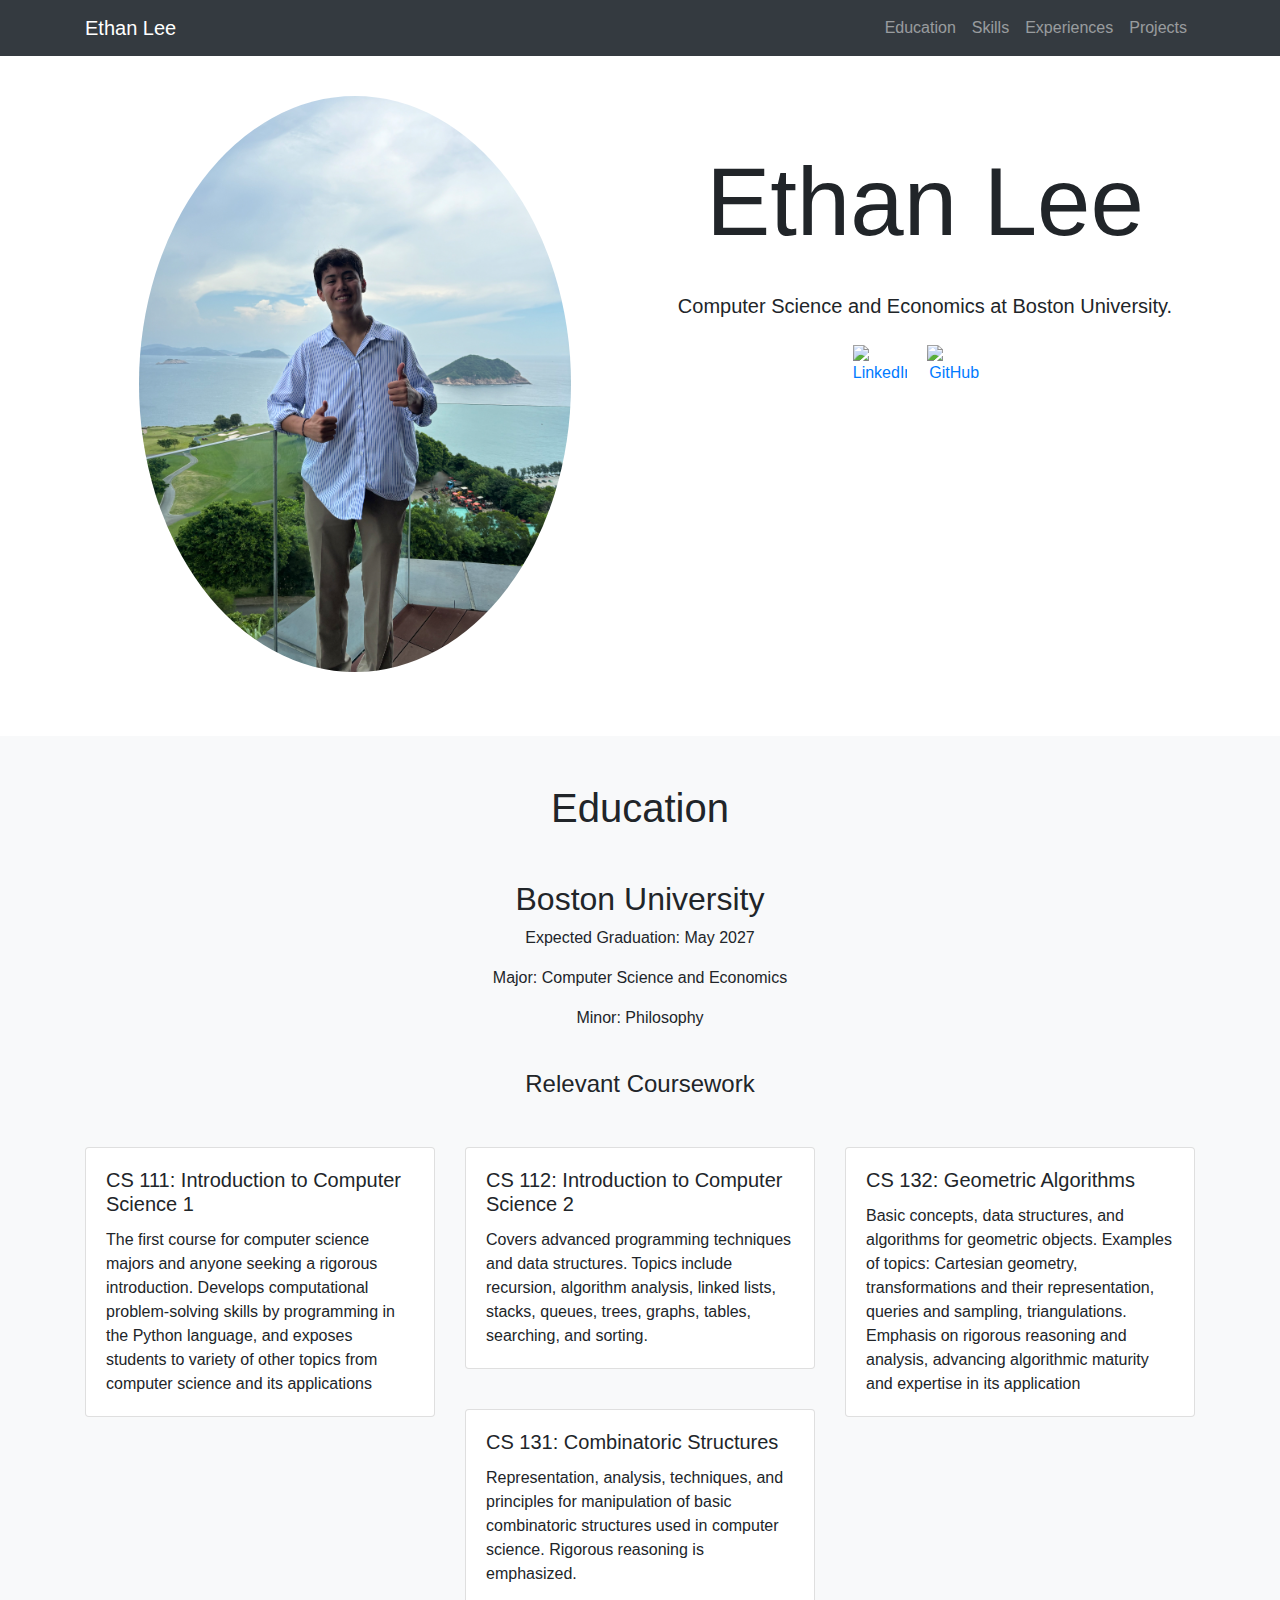
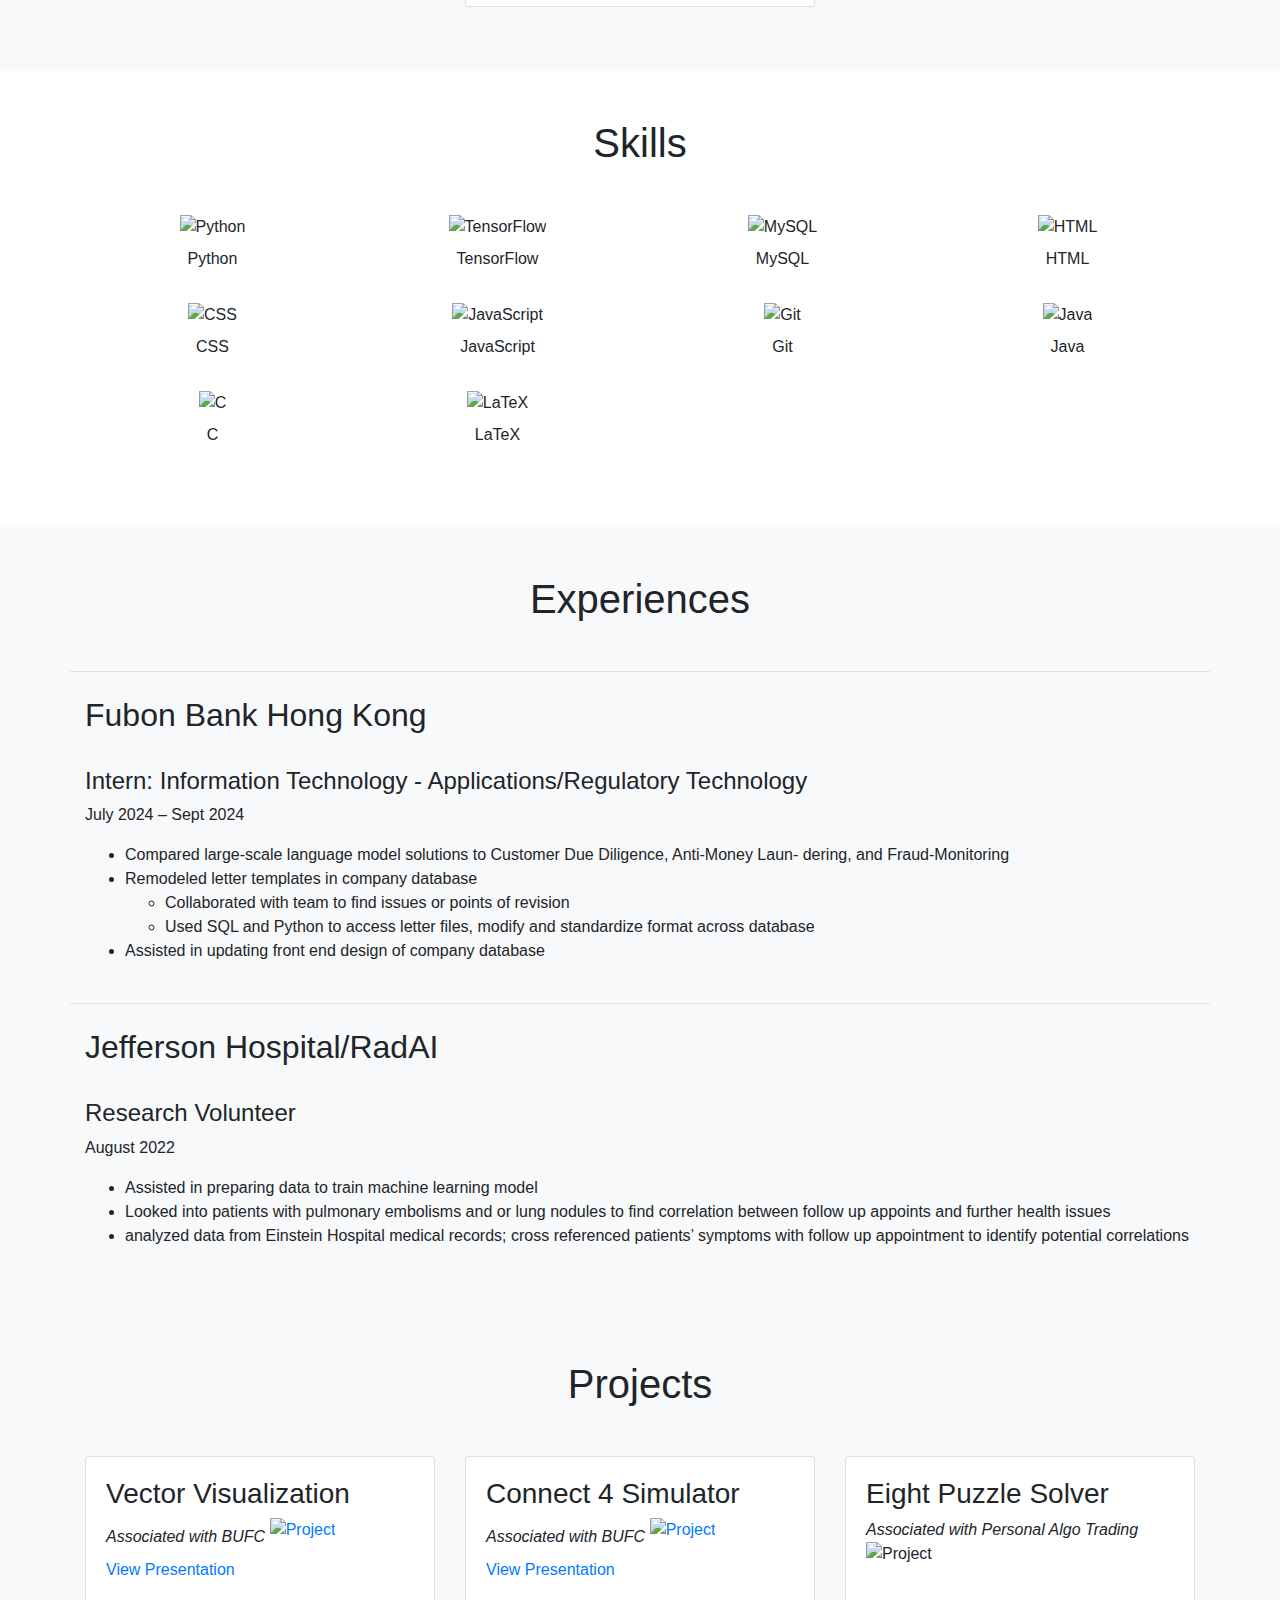
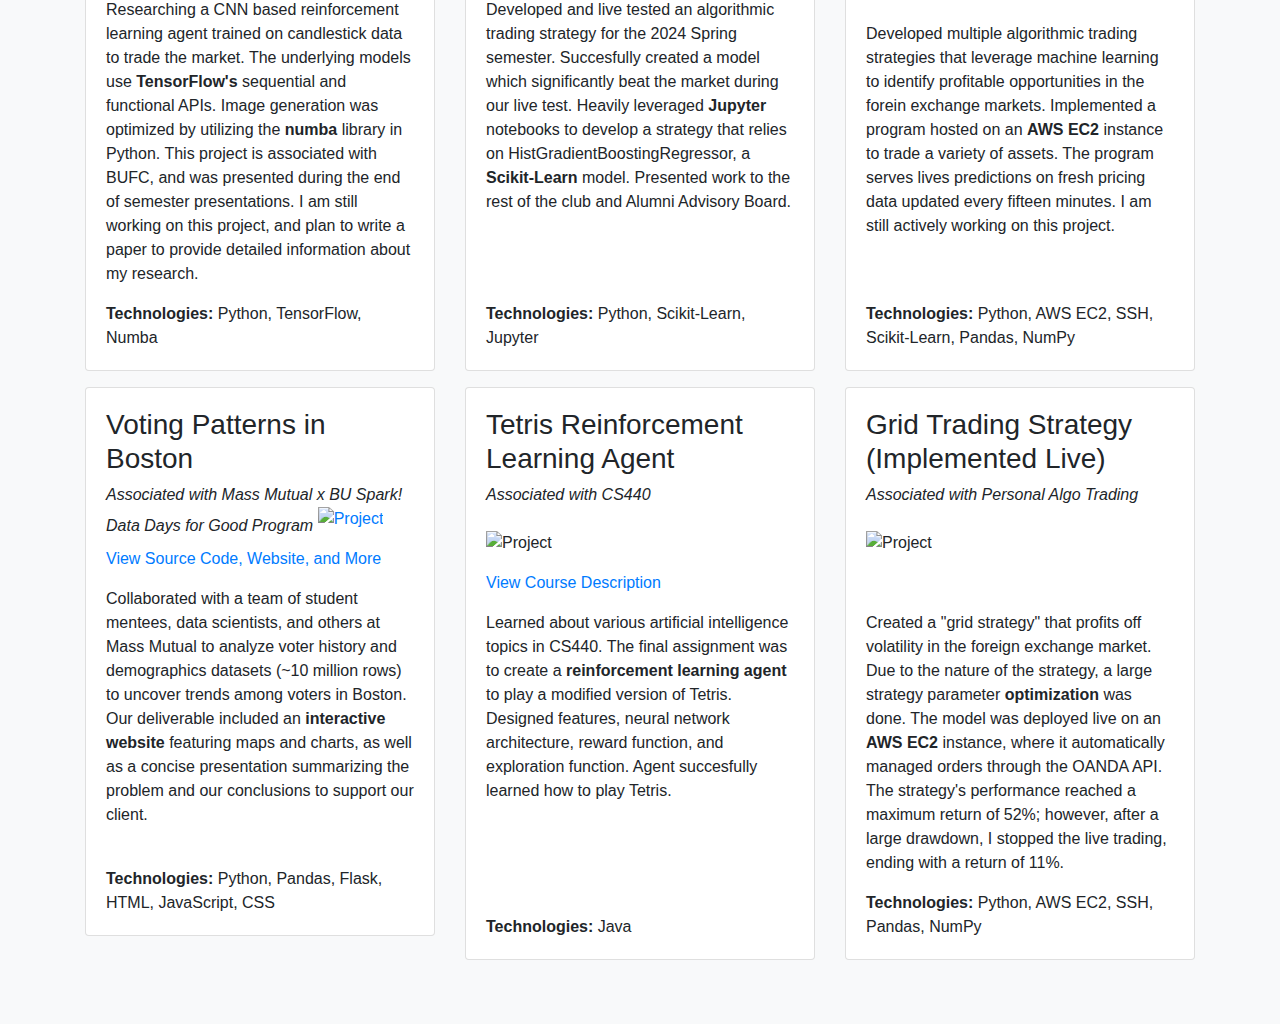
==== main.html @ 1b9c65f9 "Add files via upload" ====
<!DOCTYPE html>
<html lang="en">
<head>
    <head>
        <meta charset="UTF-8">
        <meta name="viewport" content="width=device-width, initial-scale=1.0">
        <title>Ethan Lee - Portfolio</title>
        <!-- Bootstrap CSS -->
        <link href="https://maxcdn.bootstrapcdn.com/bootstrap/4.5.2/css/bootstrap.min.css" rel="stylesheet">
        <style>
            /* Add your custom styles here */
        </style>
    </head>
</head>
<body>
    

        <!-- Navigation Bar -->
        <nav class="navbar fixed-top navbar-expand-lg navbar-dark bg-dark">
            <div class="container">
                <a class="navbar-brand" href="#">Ethan Lee</a>
                <button class="navbar-toggler" type="button" data-toggle="collapse" data-target="#navbarNav" aria-controls="navbarNav" aria-expanded="false" aria-label="Toggle navigation">
                    <span class="navbar-toggler-icon"></span>
                </button>
                <div class="collapse navbar-collapse" id="navbarNav">
                    <ul class="navbar-nav ml-auto">
                        <li class="nav-item">
                            <a class="nav-link" href="#education">Education</a>
                        </li>
                        <li class="nav-item">
                            <a class="nav-link" href="#skills">Skills</a>
                        </li>
                        <li class="nav-item">
                            <a class="nav-link" href="#experiences">Experiences</a>
                        </li>
                        <li class="nav-item">
                            <a class="nav-link" href="#projects">Projects</a>
                        </li>
                    </ul>
                </div>
            </div>
        </nav>
    
        <br><br>
    
        <!-- Home Section -->
        <section id="home" class="py-5 text-center">
            <div class="container">
                <div class="row">
                    <div class="col-md-6">
                        <img src="profile.jpg" alt="Headshot" class="img-fluid rounded-circle mb-3" style="max-width: 80%;">
                    </div>
                    <div class="col-md-6">
                        <!-- <h1 style="font-size: 3.5rem;">Ryan Gilbert</h1> -->
                        <br><br>
                        <h1 class="display-1">Ethan Lee</h1>
                        <br>
                        <p class="lead">Computer Science and Economics at Boston University.</p>
                        <div class="mt-4">
                            <!-- Circular logos for LinkedIn and email -->
                            <a href="https://www.linkedin.com/in/ethan-lee-762335253/" target="_blank"><img src="/images/linkedin.png" alt="LinkedIn" class="mr-3" style="max-width: 10%;"></a>
                            <a href="https://github.com/elee05" target="_blank"><img src="/images/githublogo.png" alt="GitHub" class="mr-3" style="max-width: 10%;"></a>
                            <!-- <a href="mailto:ryanjg@bu.edu"><img src="email_logo.png" alt="Email"></a> -->
                        </div>
                    </div>
                </div>
            </div>
        </section>
    
        <!-- Education Section -->
        <section id="education" class="py-5 bg-light">
            <div class="container">
                <h1 class="text-center mb-5">Education</h1>
                <h2 class="text-center">Boston University</h2>
                <p class="text-center">Expected Graduation: May 2027</p>
                <p class="text-center">Major: Computer Science and Economics</p>
                <p class="text-center">Minor: Philosophy</p>
                <br>
                <h4 class="text-center mb-5">Relevant Coursework</h4>
                <div class="row">
                    <div class="col-md-4">
                        <div class="card mb-3">
                            <div class="card-body">
                                <h5 class="card-title">CS 111: Introduction to Computer Science 1</h5>
                                <p class="card-text">The first course for computer science majors and anyone seeking a rigorous introduction. Develops computational problem-solving skills by programming in the Python language, and exposes students to variety of other topics from computer science and its applications</p>
                            </div>
                        </div>
                        <br>
                        
                
                        
                    </div>
                    <div class="col-md-4">
                        <div class="card mb-3">
                            <div class="card-body">
                                <h5 class="card-title">CS 112: Introduction to Computer Science 2 </h5>
                                <p class="card-text">Covers advanced programming techniques and data structures. Topics include recursion, algorithm analysis, linked lists, stacks, queues, trees, graphs, tables, searching, and sorting.</p>
                            </div>
                        </div>
                        <br>
                        <div class="card mb-3">
                            <div class="card-body">
                                <h5 class="card-title">CS 131: Combinatoric Structures</h5>
                                <p class="card-text">Representation, analysis, techniques, and principles for manipulation of basic combinatoric structures used in computer science. Rigorous reasoning is emphasized.</p>
                            </div>
                        </div>
                    </div>
                    <div class="col-md-4">
                        <div class="card mb-3">
                            <div class="card-body">
                                <h5 class="card-title">CS 132: Geometric Algorithms</h5>
                                <p class="card-text">Basic concepts, data structures, and algorithms for geometric objects. Examples of topics: Cartesian geometry, transformations and their representation, queries and sampling, triangulations. Emphasis on rigorous reasoning and analysis, advancing algorithmic maturity and expertise in its application</p>
                            </div>
                        </div>
                        <br>
                        
                    </div>
                </div>
            </div>
        </section>
    
    
    
        <!-- Skills Section -->
        <section id="skills" class="py-5">
            <div class="container">
                <h1 class="text-center mb-5">Skills</h1>
                <div class="row">
                    <div class="col-md-3 mb-3">
                        <div class="d-flex flex-column align-items-center">
                            <img src="https://skillicons.dev/icons?i=py" alt="Python" class="img-fluid">
                            <p class="mt-2">Python</p>
                        </div>
                    </div>
                    <div class="col-md-3 mb-3">
                        <div class="d-flex flex-column align-items-center">
                            <img src="https://skillicons.dev/icons?i=tensorflow&amp;theme=light" alt="TensorFlow" class="img-fluid">
                            <p class="mt-2">TensorFlow</p>
                        </div>
                    </div>
                    <div class="col-md-3 mb-3">
                        <div class="d-flex flex-column align-items-center">
                            <img src="https://skillicons.dev/icons?i=mysql&amp;theme=light" alt="MySQL" class="img-fluid">
                            <p class="mt-2">MySQL</p>
                        </div>
                    </div>
                    <div class="col-md-3 mb-3">
                        <div class="d-flex flex-column align-items-center">
                            <img src="https://skillicons.dev/icons?i=html&amp;theme=light" alt="HTML" class="img-fluid">
                            <p class="mt-2">HTML</p>
                        </div>
                    </div>
                </div>
                <div class="row">
                    
                    
                    <div class="col-md-3 mb-3">
                        <div class="d-flex flex-column align-items-center">
                            <img src="https://skillicons.dev/icons?i=css&amp;theme=light" alt="CSS" class="img-fluid">
                            <p class="mt-2">CSS</p>
                        </div>
                    </div>
                    <div class="col-md-3 mb-3">
                        <div class="d-flex flex-column align-items-center">
                            <img src="https://skillicons.dev/icons?i=js&amp;theme=light" alt="JavaScript" class="img-fluid">
                            <p class="mt-2">JavaScript</p>
                        </div>
                    </div>
                    <div class="col-md-3 mb-3">
                        <div class="d-flex flex-column align-items-center">
                            <img src="https://skillicons.dev/icons?i=git&amp;theme=light" alt="Git" class="img-fluid">
                            <p class="mt-2">Git</p>
                        </div>
                    </div>
                    <div class="col-md-3 mb-3">
                        <div class="d-flex flex-column align-items-center">
                            <img src="https://skillicons.dev/icons?i=java&amp;theme=light" alt="Java" class="img-fluid">
                            <p class="mt-2">Java</p>
                        </div>
                    </div>
                </div>
                <div class="row">
                    
                    
                    
                    <div class="col-md-3 mb-3">
                        <div class="d-flex flex-column align-items-center">
                            <img src="https://skillicons.dev/icons?i=cpp&amp;theme=light" alt="C" class="img-fluid">
                            <p class="mt-2">C</p>
                        </div>
                    </div>
                    <div class="col-md-3 mb-3">
                        <div class="d-flex flex-column align-items-center">
                            <img src="https://skillicons.dev/icons?i=latex&amp;theme=light" alt="LaTeX" class="img-fluid">
                            <p class="mt-2">LaTeX</p>
                        </div>
                    </div>
                </div>
            </div>
        </section>
    
    
    
        <!-- Experiences Section -->
        <section id="experiences" class="py-5 bg-light">
            <div class="container">
                <h1 class="text-center mb-5">Experiences</h1>
                <div class="row">
                    
    
    
    
                    <div class="col-md-12 border-top">
                        <br>
                        <h2>Fubon Bank Hong Kong</h2>
                        <br>
                        <h4>Intern: Information Technology - Applications/Regulatory Technology</h4>
                        <p>July 2024 – Sept 2024</p>
                        <ul>
                            <li>Compared large-scale language model solutions to Customer Due Diligence, Anti-Money Laun-
                                dering, and Fraud-Monitoring</li>
                            <li>Remodeled letter templates in company database
                                <ul>
                                    <li>Collaborated with team to find issues or points of revision</li>
                                    <li>Used SQL and Python to access letter files, modify and standardize format across database</li>
                                </ul>
                            </li>
                            <li>Assisted in updating front end design of company database</li>
                        <br>
                    </ul></div>
                    <!-- Add more sections for other experiences -->
    
                    <div class="col-md-12 border-top">
                        <br>
                        <h2>Jefferson Hospital/RadAI</h2>
                        <br>
                        <h4>Research Volunteer</h4>
                        <p>August 2022</p>
                        <ul>
                            <li>Assisted in preparing data to train machine learning model</li>
                            <li>Looked into patients with pulmonary embolisms and or lung nodules to find correlation
                                between follow up appoints and further health issues</li>
                            <li>analyzed data from Einstein Hospital medical records; cross referenced patients’ symptoms with
                                follow up appointment to identify potential correlations</li>
                        </ul>
                    </div>
    
                </div>
            </div>
        </section>
    
    






















    
        <!-- Projects Section -->
        <section id="projects" class="py-5 bg-light">
            <div class="container">
                <h1 class="text-center mb-5">Projects</h1>
                <div class="row"> 
                    <div class="col-md-4">
                        <div class="card mb-3">
                            <div class="card-body">
                                <h3>Vector Visualization</h3>
                                <i>Associated with BUFC</i>
                                <a href="https://docs.google.com/presentation/d/1vLsXR0_TGemk_TQX-qNgitV-GQafLmkkAy_5s-i0WeY/edit?usp=sharing" target="_blank">
                                    <img src="cnn.png" alt="Project" class="img-fluid mb-3">
                                    <p>View Presentation</p>
                                </a>
                                <p>Researching a CNN based reinforcement learning agent trained on candlestick data to trade the market. The underlying models use <strong>TensorFlow's</strong> sequential and functional APIs. Image generation was optimized by utilizing the <strong>numba</strong> library in Python. This project is associated with BUFC, and was presented during the end of semester presentations. I am still working on this project, and plan to write a paper to provide detailed information about my research.</p>
                                <strong>Technologies:</strong> Python, TensorFlow, Numba
                            </div>
                        </div>
                    </div>
                    <!-- Add more sections for other projects -->
                    <div class="col-md-4">
                        <div class="card mb-3">
                            <div class="card-body">
                                <h3>Connect 4 Simulator</h3>
                                <i>Associated with BUFC</i>
                                <a href="https://docs.google.com/presentation/d/1Q-jMUAVoDuLkxABTW6zw_k4XcZhu16gTtOrDK1b_MKs/edit#slide=id.p1" target="_blank">
                                    <img src="mriat.png" alt="Project" class="img-fluid mb-3">
                                    <p>View Presentation</p>
                                </a>
                                <p>Developed and live tested an algorithmic trading strategy for the 2024 Spring semester. Succesfully created a model which significantly beat the market during our live test. Heavily leveraged <strong>Jupyter</strong> notebooks to develop a strategy that relies on HistGradientBoostingRegressor, a <strong>Scikit-Learn</strong> model. Presented work to the rest of the club and Alumni Advisory Board.</p>
                                <br><br><br>
                                <strong>Technologies:</strong> Python, Scikit-Learn, Jupyter
                            </div>
                        </div>
                    </div>
                    <div class="col-md-4">
                        <div class="card mb-3">
                            <div class="card-body">
                                <h3>Eight Puzzle Solver</h3>
                                <i>Associated with Personal Algo Trading</i><br>
                                <img src="oanda.jpg" alt="Project" class="img-fluid mb-3">
                                <a><p><br></p></a>
                                <p>Developed multiple algorithmic trading strategies that leverage machine learning to identify profitable opportunities in the forein exchange markets. Implemented a program hosted on an <strong>AWS EC2</strong> instance to trade a variety of assets. The program serves lives predictions on fresh pricing data updated every fifteen minutes. I am still actively working on this project.</p>
                                <br><br>
                                <strong>Technologies:</strong> Python, AWS EC2, SSH, Scikit-Learn, Pandas, NumPy
                            </div>
                        </div>
                    </div>
                </div>







                <div class="row">
                    <div class="col-md-4">
                        <div class="card mb-3">
                            <div class="card-body">
                                <h3>Voting Patterns in Boston</h3>
                                <i>Associated with Mass Mutual x BU Spark! Data Days for Good Program</i>
                                <a href="https://github.com/BU-Spark/dd4g-voting-patterns-in-boston" target="_blank">
                                    <img src="votingpatterns.jpg" alt="Project" class="img-fluid mb-3">
                                    <p>View Source Code, Website, and More</p>
                                </a>
                                <p>Collaborated with a team of student mentees, data scientists, and others at Mass Mutual to analyze voter history and demographics datasets (~10 million rows) to uncover trends among voters in Boston. Our deliverable included an <strong>interactive website</strong> featuring maps and charts, as well as a concise presentation summarizing the problem and our conclusions to support our client.</p>
                                <br>
                                <strong>Technologies:</strong> Python, Pandas, Flask, HTML, JavaScript, CSS
                            </div>
                        </div>
                    </div>
                    <!-- Add more sections for other projects -->
                    <div class="col-md-4">
                        <div class="card mb-3">
                            <div class="card-body">
                                <h3>Tetris Reinforcement Learning Agent</h3>
                                <i>Associated with CS440</i><br><br>
                                <img src="tetris.png" alt="Project" class="img-fluid mb-3">
                                <a href="#education"><p>View Course Description</p></a>
                                <p>Learned about various artificial intelligence topics in CS440. The final assignment was to create a <strong>reinforcement learning agent</strong> to play a modified version of Tetris. Designed features, neural network architecture, reward function, and exploration function. Agent succesfully learned how to play Tetris.</p>
                                <br><br><br><br>
                                <strong>Technologies:</strong> Java
                            </div>
                        </div>
                    </div>
                    <div class="col-md-4">
                        <div class="card mb-3">
                            <div class="card-body">
                                <h3>Grid Trading Strategy (Implemented Live)</h3>
                                <i>Associated with Personal Algo Trading</i><br><br>
                                <img src="oanda.jpg" alt="Project" class="img-fluid mb-3">
                                <a><p><br></p></a>
                                <p>Created a "grid strategy" that profits off volatility in the foreign exchange market. Due to the nature of the strategy, a large strategy parameter <strong>optimization</strong> was done. The model was deployed live on an <strong>AWS EC2</strong> instance, where it automatically managed orders through the OANDA API. The strategy's performance reached a maximum return of 52%; however, after a large drawdown, I stopped the live trading, ending with a return of 11%.</p>
                                <strong>Technologies:</strong> Python, AWS EC2, SSH, Pandas, NumPy
                            </div>
                        </div>
                    </div>
                </div>





            </div>
        </section>
    
    
        <!-- Bootstrap JS -->
        <script src="https://ajax.googleapis.com/ajax/libs/jquery/3.5.1/jquery.min.js"></script>
        <script src="https://cdnjs.cloudflare.com/ajax/libs/popper.js/1.16.0/umd/popper.min.js"></script>
        <script src="https://maxcdn.bootstrapcdn.com/bootstrap/4.5.2/js/bootstrap.min.js"></script>
    
    
    
    

    
</body>
</html>
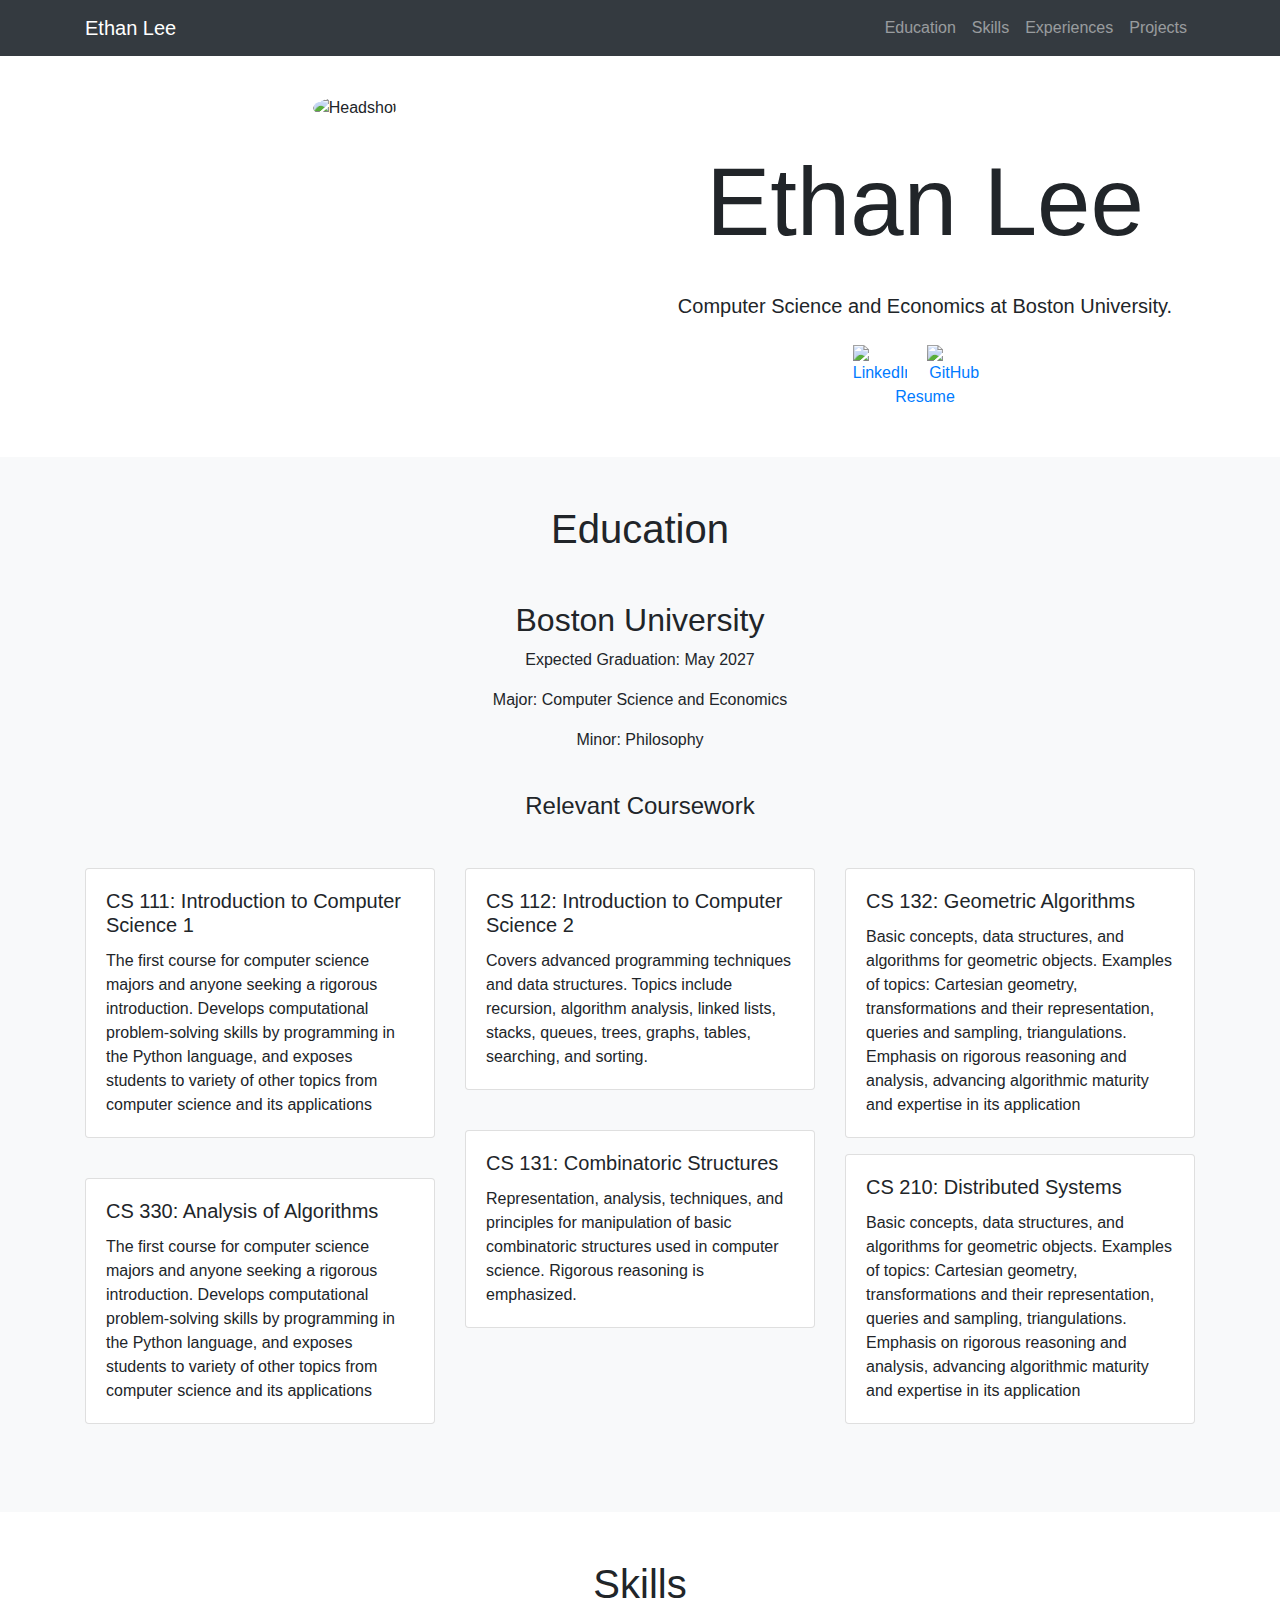
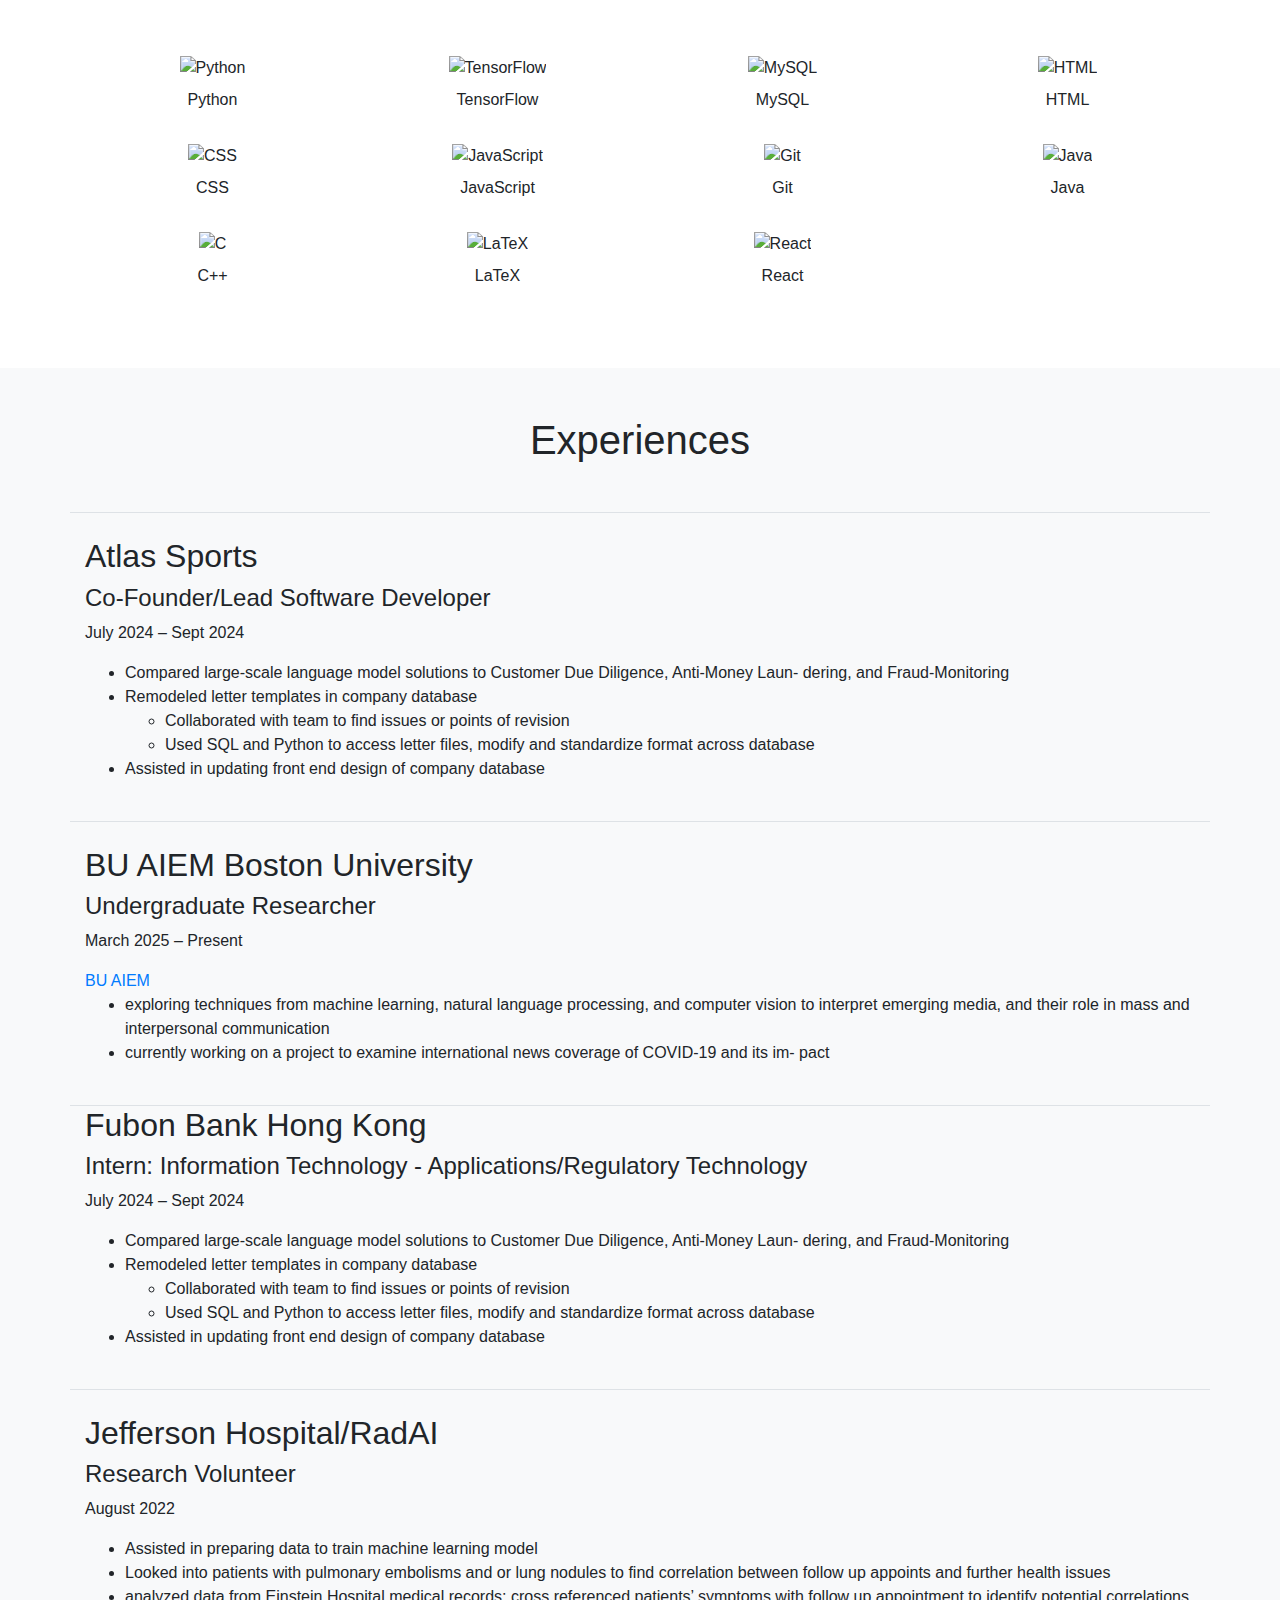
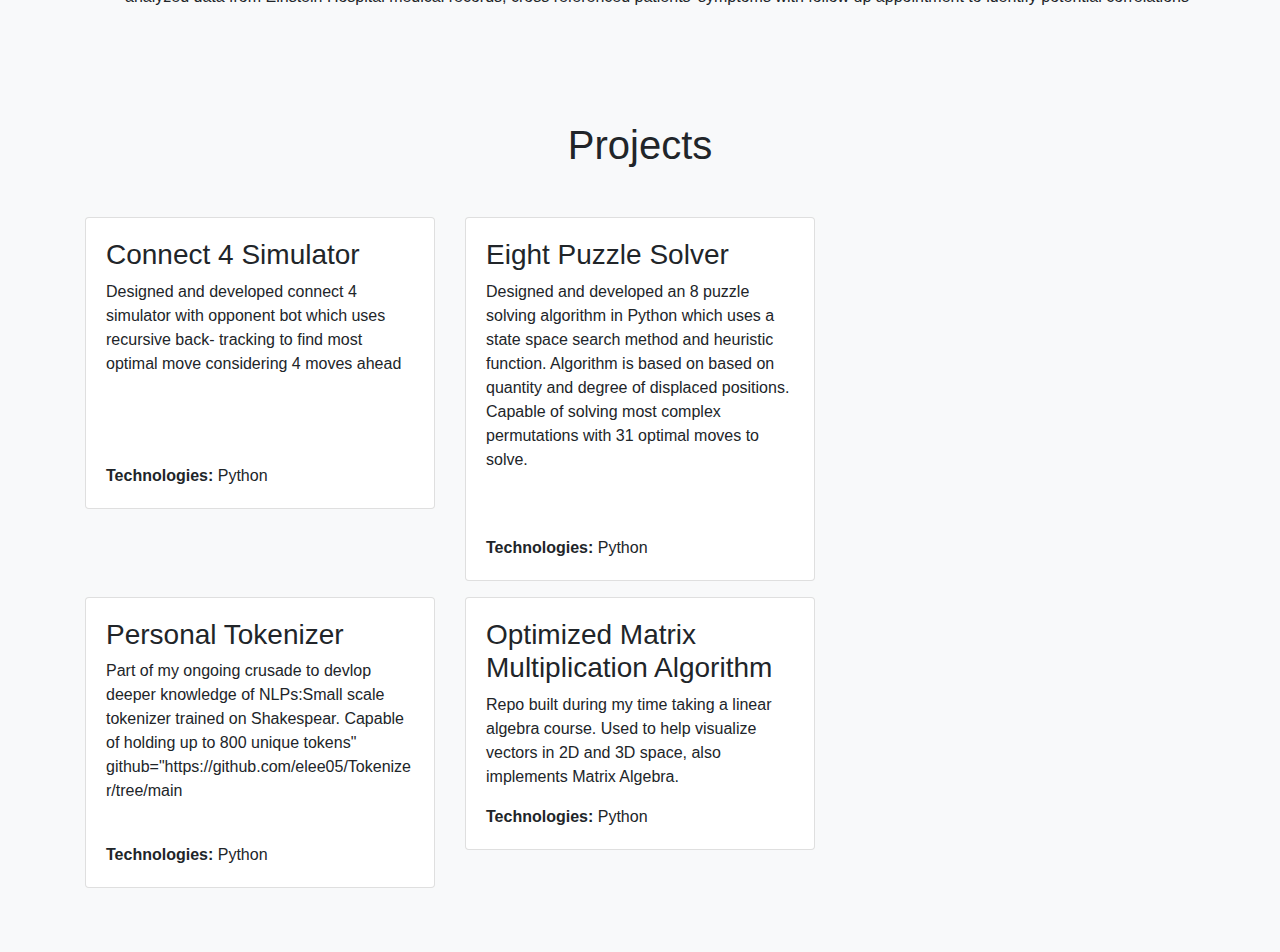
==== commit f84744d8: "Add files via upload" ====
--- a/main.html
+++ b/main.html
@@ -48,10 +48,10 @@
             <div class="container">
                 <div class="row">
                     <div class="col-md-6">
-                        <img src="profile.jpg" alt="Headshot" class="img-fluid rounded-circle mb-3" style="max-width: 80%;">
+                        <img src="/images/profile.jpg" alt="Headshot" class="img-fluid rounded-circle mb-3" style="max-width: 50%;">
                     </div>
                     <div class="col-md-6">
-                        <!-- <h1 style="font-size: 3.5rem;">Ryan Gilbert</h1> -->
+                        
                         <br><br>
                         <h1 class="display-1">Ethan Lee</h1>
                         <br>
@@ -61,6 +61,10 @@
                             <a href="https://www.linkedin.com/in/ethan-lee-762335253/" target="_blank"><img src="/images/linkedin.png" alt="LinkedIn" class="mr-3" style="max-width: 10%;"></a>
                             <a href="https://github.com/elee05" target="_blank"><img src="/images/githublogo.png" alt="GitHub" class="mr-3" style="max-width: 10%;"></a>
                             <!-- <a href="mailto:ryanjg@bu.edu"><img src="email_logo.png" alt="Email"></a> -->
+                            <div class = "Resume">
+                                <a  href="https://drive.google.com/file/d/1Ec6KIJwj25DoHJ4Frk3w-vxsHnj9-o5V/view?usp=sharing">Resume</a>
+                            </div>
+                            
                         </div>
                     </div>
                 </div>
@@ -86,9 +90,14 @@
                             </div>
                         </div>
                         <br>
+                        <div class="card mb-3">
+                            <div class="card-body">
+                                <h5 class="card-title">CS 330: Analysis of Algorithms</h5>
+                                <p class="card-text">The first course for computer science majors and anyone seeking a rigorous introduction. Develops computational problem-solving skills by programming in the Python language, and exposes students to variety of other topics from computer science and its applications</p>
+                            </div>
+                        </div>
                         
-                
-                        
+                  
                     </div>
                     <div class="col-md-4">
                         <div class="card mb-3">
@@ -112,9 +121,18 @@
                                 <p class="card-text">Basic concepts, data structures, and algorithms for geometric objects. Examples of topics: Cartesian geometry, transformations and their representation, queries and sampling, triangulations. Emphasis on rigorous reasoning and analysis, advancing algorithmic maturity and expertise in its application</p>
                             </div>
                         </div>
+                        <div class="card mb-3">
+                            <div class="card-body">
+                                <h5 class="card-title">CS 210: Distributed Systems</h5>
+                                <p class="card-text">Basic concepts, data structures, and algorithms for geometric objects. Examples of topics: Cartesian geometry, transformations and their representation, queries and sampling, triangulations. Emphasis on rigorous reasoning and analysis, advancing algorithmic maturity and expertise in its application</p>
+                            </div>
+                        </div>
                         <br>
                         
                     </div>
+    
+                          
+                        
                 </div>
             </div>
         </section>
@@ -186,7 +204,7 @@
                     <div class="col-md-3 mb-3">
                         <div class="d-flex flex-column align-items-center">
                             <img src="https://skillicons.dev/icons?i=cpp&amp;theme=light" alt="C" class="img-fluid">
-                            <p class="mt-2">C</p>
+                            <p class="mt-2">C++</p>
                         </div>
                     </div>
                     <div class="col-md-3 mb-3">
@@ -195,6 +213,12 @@
                             <p class="mt-2">LaTeX</p>
                         </div>
                     </div>
+                    <div class="col-md-3 mb-3">
+                        <div class="d-flex flex-column align-items-center">
+                            <img src="https://skillicons.dev/icons?i=react&amp;theme=light" alt="React" class="img-fluid">
+                            <p class="mt-2">React</p>
+                        </div>
+                    </div>
                 </div>
             </div>
         </section>
@@ -209,11 +233,42 @@
                     
     
     
-    
                     <div class="col-md-12 border-top">
                         <br>
+                        <h2>Atlas Sports</h2>
+                        <h4>Co-Founder/Lead Software Developer</h4>
+                        <p>July 2024 – Sept 2024</p>
+                        <ul>
+                            <li>Compared large-scale language model solutions to Customer Due Diligence, Anti-Money Laun-
+                                dering, and Fraud-Monitoring</li>
+                            <li>Remodeled letter templates in company database
+                                <ul>
+                                    <li>Collaborated with team to find issues or points of revision</li>
+                                    <li>Used SQL and Python to access letter files, modify and standardize format across database</li>
+                                </ul>
+                            </li>
+                            <li>Assisted in updating front end design of company database</li>
+                        <br>
+                    </ul></div>
+
+                    <div class="col-md-12 border-top">
+                        <br>
+                        <h2>BU AIEM Boston University</h2>
+                        <h4>Undergraduate Researcher</h4>
+                        <p>March 2025 – Present</p>
+                        <a href = "https://sites.bu.edu/aiem/">BU AIEM</a>
+                        <ul>
+                            <li>exploring techniques from machine learning, natural language processing, and computer vision
+                                to interpret emerging media, and their role in mass and interpersonal communication</li>
+                            <li>currently working on a project to examine international news coverage of COVID-19 and its im-
+                                pact</li>
+                        <br>
+                    </ul></div>
+
+
+                    <div class="col-md-12 border-top">
+                        <b"r>
                         <h2>Fubon Bank Hong Kong</h2>
-                        <br>
                         <h4>Intern: Information Technology - Applications/Regulatory Technology</h4>
                         <p>July 2024 – Sept 2024</p>
                         <ul>
@@ -233,7 +288,6 @@
                     <div class="col-md-12 border-top">
                         <br>
                         <h2>Jefferson Hospital/RadAI</h2>
-                        <br>
                         <h4>Research Volunteer</h4>
                         <p>August 2022</p>
                         <ul>
@@ -278,33 +332,17 @@
             <div class="container">
                 <h1 class="text-center mb-5">Projects</h1>
                 <div class="row"> 
-                    <div class="col-md-4">
-                        <div class="card mb-3">
-                            <div class="card-body">
-                                <h3>Vector Visualization</h3>
-                                <i>Associated with BUFC</i>
-                                <a href="https://docs.google.com/presentation/d/1vLsXR0_TGemk_TQX-qNgitV-GQafLmkkAy_5s-i0WeY/edit?usp=sharing" target="_blank">
-                                    <img src="cnn.png" alt="Project" class="img-fluid mb-3">
-                                    <p>View Presentation</p>
-                                </a>
-                                <p>Researching a CNN based reinforcement learning agent trained on candlestick data to trade the market. The underlying models use <strong>TensorFlow's</strong> sequential and functional APIs. Image generation was optimized by utilizing the <strong>numba</strong> library in Python. This project is associated with BUFC, and was presented during the end of semester presentations. I am still working on this project, and plan to write a paper to provide detailed information about my research.</p>
-                                <strong>Technologies:</strong> Python, TensorFlow, Numba
-                            </div>
-                        </div>
-                    </div>
+                    
                     <!-- Add more sections for other projects -->
                     <div class="col-md-4">
                         <div class="card mb-3">
                             <div class="card-body">
                                 <h3>Connect 4 Simulator</h3>
-                                <i>Associated with BUFC</i>
-                                <a href="https://docs.google.com/presentation/d/1Q-jMUAVoDuLkxABTW6zw_k4XcZhu16gTtOrDK1b_MKs/edit#slide=id.p1" target="_blank">
-                                    <img src="mriat.png" alt="Project" class="img-fluid mb-3">
-                                    <p>View Presentation</p>
-                                </a>
-                                <p>Developed and live tested an algorithmic trading strategy for the 2024 Spring semester. Succesfully created a model which significantly beat the market during our live test. Heavily leveraged <strong>Jupyter</strong> notebooks to develop a strategy that relies on HistGradientBoostingRegressor, a <strong>Scikit-Learn</strong> model. Presented work to the rest of the club and Alumni Advisory Board.</p>
+                                
+                                <p>Designed and developed connect 4 simulator with opponent bot which uses recursive back-
+                                    tracking to find most optimal move considering 4 moves ahead</p>
                                 <br><br><br>
-                                <strong>Technologies:</strong> Python, Scikit-Learn, Jupyter
+                                <strong>Technologies:</strong> Python
                             </div>
                         </div>
                     </div>
@@ -312,62 +350,42 @@
                         <div class="card mb-3">
                             <div class="card-body">
                                 <h3>Eight Puzzle Solver</h3>
-                                <i>Associated with Personal Algo Trading</i><br>
-                                <img src="oanda.jpg" alt="Project" class="img-fluid mb-3">
-                                <a><p><br></p></a>
-                                <p>Developed multiple algorithmic trading strategies that leverage machine learning to identify profitable opportunities in the forein exchange markets. Implemented a program hosted on an <strong>AWS EC2</strong> instance to trade a variety of assets. The program serves lives predictions on fresh pricing data updated every fifteen minutes. I am still actively working on this project.</p>
+                                
+                                <p>Designed and developed an 8 puzzle solving algorithm in Python which uses a state space search method and heuristic function. Algorithm is based on based on quantity and degree of displaced positions. Capable of solving most complex permutations with 31 optimal moves to solve.</p>
                                 <br><br>
-                                <strong>Technologies:</strong> Python, AWS EC2, SSH, Scikit-Learn, Pandas, NumPy
-                            </div>
-                        </div>
-                    </div>
-                </div>
-
-
-
-
-
-
-
-                <div class="row">
-                    <div class="col-md-4">
-                        <div class="card mb-3">
-                            <div class="card-body">
-                                <h3>Voting Patterns in Boston</h3>
-                                <i>Associated with Mass Mutual x BU Spark! Data Days for Good Program</i>
-                                <a href="https://github.com/BU-Spark/dd4g-voting-patterns-in-boston" target="_blank">
-                                    <img src="votingpatterns.jpg" alt="Project" class="img-fluid mb-3">
-                                    <p>View Source Code, Website, and More</p>
-                                </a>
-                                <p>Collaborated with a team of student mentees, data scientists, and others at Mass Mutual to analyze voter history and demographics datasets (~10 million rows) to uncover trends among voters in Boston. Our deliverable included an <strong>interactive website</strong> featuring maps and charts, as well as a concise presentation summarizing the problem and our conclusions to support our client.</p>
+                                <strong>Technologies:</strong> Python
+                            </div>
+                        </div>
+                    </div>
+                </div>
+
+
+
+
+
+
+
+                <div class="row">
+                    <div class="col-md-4">
+                        <div class="card mb-3">
+                            <div class="card-body">
+                                <h3>Personal Tokenizer</h3>
+                                
+                                <p>Part of my ongoing crusade to devlop deeper knowledge of NLPs:Small scale tokenizer trained on Shakespear. Capable of holding up to 800 unique tokens" github="https://github.com/elee05/Tokenizer/tree/main</p>
                                 <br>
-                                <strong>Technologies:</strong> Python, Pandas, Flask, HTML, JavaScript, CSS
+                                <strong>Technologies:</strong> Python
                             </div>
                         </div>
                     </div>
                     <!-- Add more sections for other projects -->
-                    <div class="col-md-4">
-                        <div class="card mb-3">
-                            <div class="card-body">
-                                <h3>Tetris Reinforcement Learning Agent</h3>
-                                <i>Associated with CS440</i><br><br>
-                                <img src="tetris.png" alt="Project" class="img-fluid mb-3">
-                                <a href="#education"><p>View Course Description</p></a>
-                                <p>Learned about various artificial intelligence topics in CS440. The final assignment was to create a <strong>reinforcement learning agent</strong> to play a modified version of Tetris. Designed features, neural network architecture, reward function, and exploration function. Agent succesfully learned how to play Tetris.</p>
-                                <br><br><br><br>
-                                <strong>Technologies:</strong> Java
-                            </div>
-                        </div>
-                    </div>
-                    <div class="col-md-4">
-                        <div class="card mb-3">
-                            <div class="card-body">
-                                <h3>Grid Trading Strategy (Implemented Live)</h3>
-                                <i>Associated with Personal Algo Trading</i><br><br>
-                                <img src="oanda.jpg" alt="Project" class="img-fluid mb-3">
-                                <a><p><br></p></a>
-                                <p>Created a "grid strategy" that profits off volatility in the foreign exchange market. Due to the nature of the strategy, a large strategy parameter <strong>optimization</strong> was done. The model was deployed live on an <strong>AWS EC2</strong> instance, where it automatically managed orders through the OANDA API. The strategy's performance reached a maximum return of 52%; however, after a large drawdown, I stopped the live trading, ending with a return of 11%.</p>
-                                <strong>Technologies:</strong> Python, AWS EC2, SSH, Pandas, NumPy
+                    
+                    <div class="col-md-4">
+                        <div class="card mb-3">
+                            <div class="card-body">
+                                <h3>Optimized Matrix Multiplication Algorithm</h3>
+                                
+                                <p>Repo built during my time taking a linear algebra course. Used to help visualize vectors in 2D and 3D space, also implements Matrix Algebra.</p>
+                                <strong>Technologies:</strong> Python
                             </div>
                         </div>
                     </div>
